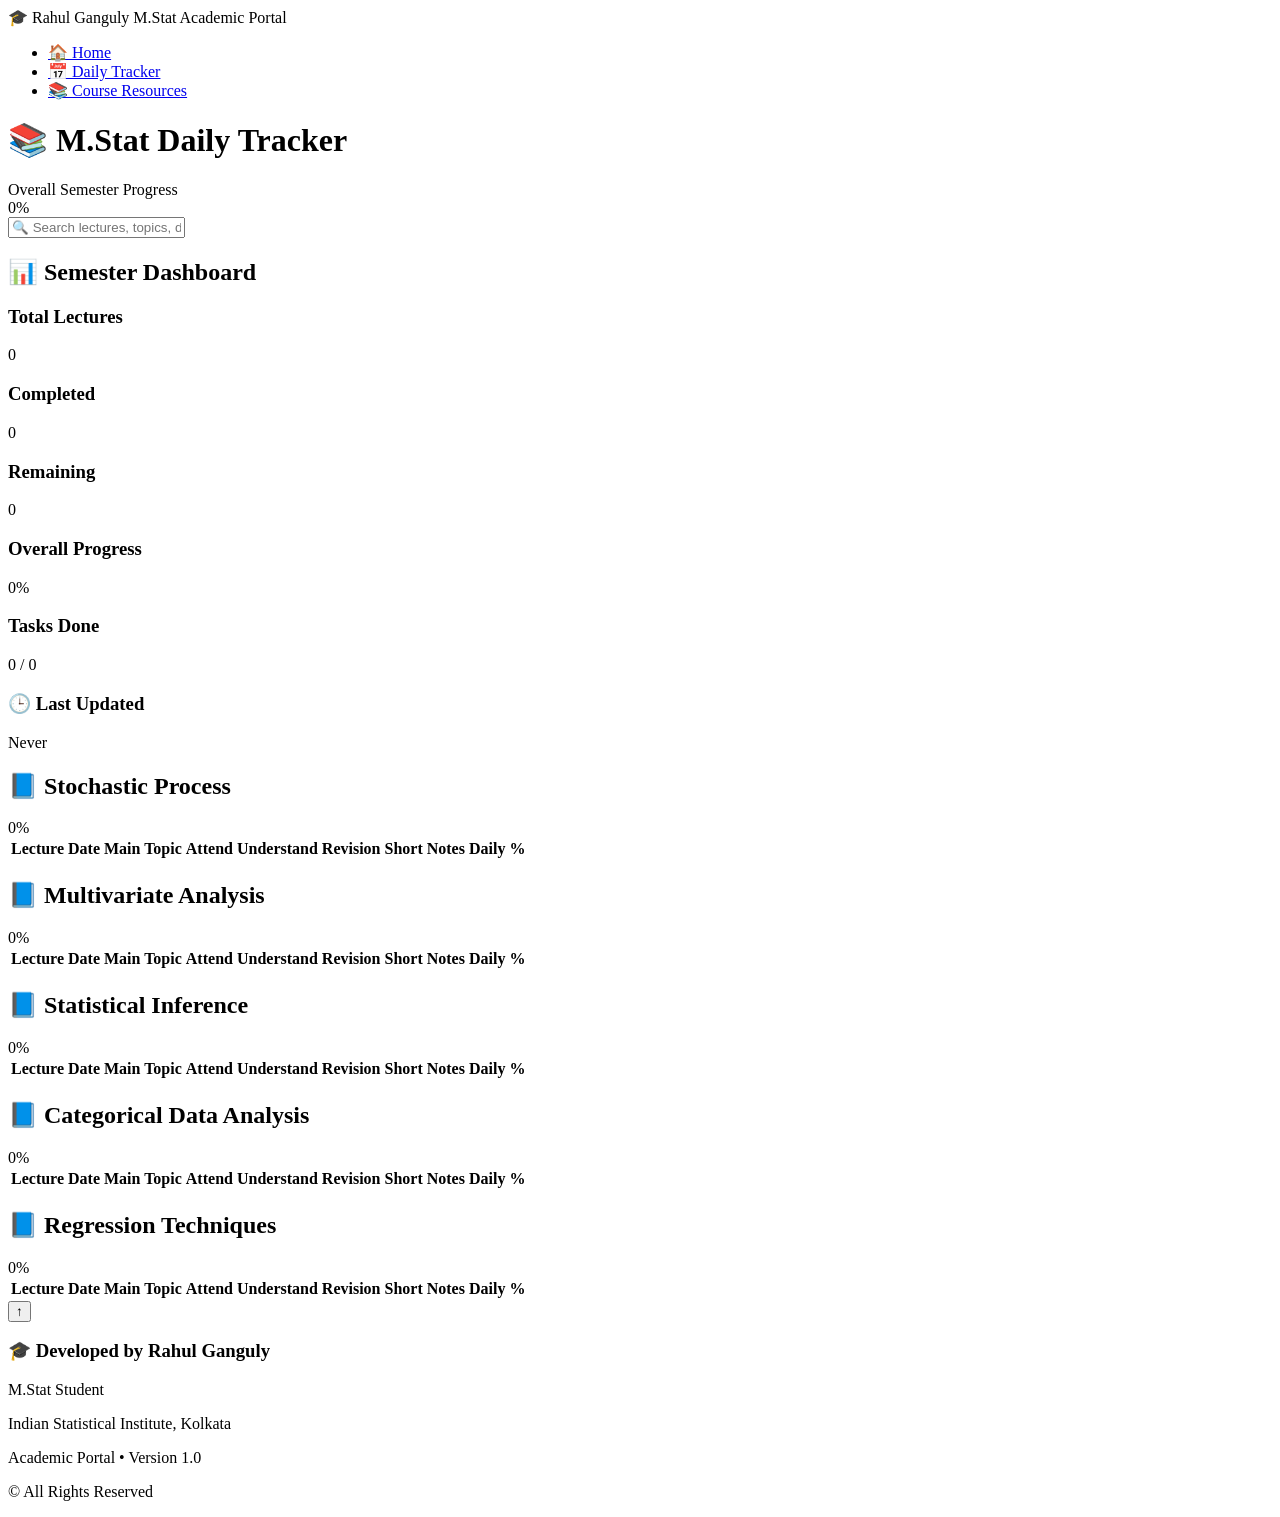
==== daily.html @ 19c2fed2 "Add files via upload" ====
<!DOCTYPE html>
<html lang="en">

<head>
    <meta charset="UTF-8">
    <meta name="viewport" content="width=device-width, initial-scale=1.0">
    <title>M.Stat Daily Tracker</title>

    <link rel="stylesheet" href="css/daily.css">
</head>

<body>



<nav class="navbar">

    <div class="logo">

        🎓 Rahul Ganguly

        <span>M.Stat Academic Portal</span>

    </div>

    <ul>

        <li><a href="home.html">🏠 Home</a></li>

        <li><a href="daily.html">📅 Daily Tracker</a></li>

        <li><a href="materials.html" class="active">📚 Course Resources</a></li>

    </ul>

</nav>






<!-- ====================================================== -->
<!-- HEADER -->
<!-- ====================================================== -->

<header class="top-header">

    <h1>📚 M.Stat Daily Tracker</h1>

    <div class="overall-container">

        <span>Overall Semester Progress</span>

        <div class="progress-bar">
            <div id="overallProgress"></div>
        </div>

        <span id="overallPercent">0%</span>

    </div>


<div class="search-box">

    <input type="text"
           id="dailySearch"
           placeholder="🔍 Search lectures, topics, dates...">

</div>

</header>








<section class="dashboard">

    <h2>📊 Semester Dashboard</h2>

    <div class="dashboard-grid">

        <div class="dashboard-card">
            <h3>Total Lectures</h3>
            <p id="totalLectures">0</p>
        </div>

        <div class="dashboard-card">
            <h3>Completed</h3>
            <p id="completedLectures">0</p>
        </div>

        <div class="dashboard-card">
            <h3>Remaining</h3>
            <p id="remainingLectures">0</p>
        </div>

        <div class="dashboard-card">
            <h3>Overall Progress</h3>
            <p id="dashboardProgress">0%</p>
        </div>

        <div class="dashboard-card">

    <h3>Tasks Done</h3>

    <p id="tasksDone">0 / 0</p>

</div>

<div class="dashboard-card">

    <h3>🕒 Last Updated</h3>

    <p id="lastUpdated">
        Never
    </p>

</div>
    </div>

</section>




<!-- ====================================================== -->
<!-- STOCHASTIC PROCESS -->
<!-- ====================================================== -->

<section class="course">

    <div class="course-header">

        <h2>📘 Stochastic Process</h2>

        <span class="coursePercent">0%</span>

    </div>

    <div class="progress-bar">
        <div class="courseBar"></div>
    </div>

    <table>

        <thead>

            <tr>

                <th>Lecture</th>
                <th>Date</th>
                <th>Main Topic</th>
                <th>Attend</th>
                <th>Understand</th>
                <th>Revision</th>
                <th>Short Notes</th>
                <th>Daily %</th>

            </tr>

        </thead>

        <tbody id="stochastic"></tbody>

    </table>

</section>



<!-- ====================================================== -->
<!-- MULTIVARIATE ANALYSIS -->
<!-- ====================================================== -->

<section class="course">

    <div class="course-header">

        <h2>📘 Multivariate Analysis</h2>

        <span class="coursePercent">0%</span>

    </div>

    <div class="progress-bar">
        <div class="courseBar"></div>
    </div>

    <table>

        <thead>

            <tr>

                <th>Lecture</th>
                <th>Date</th>
                <th>Main Topic</th>
                <th>Attend</th>
                <th>Understand</th>
                <th>Revision</th>
                <th>Short Notes</th>
                <th>Daily %</th>

            </tr>

        </thead>

        <tbody id="multivariate"></tbody>

    </table>

</section>



<!-- ====================================================== -->
<!-- STATISTICAL INFERENCE -->
<!-- ====================================================== -->

<section class="course">

    <div class="course-header">

        <h2>📘 Statistical Inference</h2>

        <span class="coursePercent">0%</span>

    </div>

    <div class="progress-bar">
        <div class="courseBar"></div>
    </div>

    <table>

        <thead>

            <tr>

                <th>Lecture</th>
                <th>Date</th>
                <th>Main Topic</th>
                <th>Attend</th>
                <th>Understand</th>
                <th>Revision</th>
                <th>Short Notes</th>
                <th>Daily %</th>

            </tr>

        </thead>

        <tbody id="inference"></tbody>

    </table>

</section>



<!-- ====================================================== -->
<!-- CATEGORICAL DATA ANALYSIS -->
<!-- ====================================================== -->

<section class="course">

    <div class="course-header">

        <h2>📘 Categorical Data Analysis</h2>

        <span class="coursePercent">0%</span>

    </div>

    <div class="progress-bar">
        <div class="courseBar"></div>
    </div>

    <table>

        <thead>

            <tr>

                <th>Lecture</th>
                <th>Date</th>
                <th>Main Topic</th>
                <th>Attend</th>
                <th>Understand</th>
                <th>Revision</th>
                <th>Short Notes</th>
                <th>Daily %</th>

            </tr>

        </thead>

        <tbody id="categorical"></tbody>

    </table>

</section>



<!-- ====================================================== -->
<!-- REGRESSION TECHNIQUES -->
<!-- ====================================================== -->

<section class="course">

    <div class="course-header">

        <h2>📘 Regression Techniques</h2>

        <span class="coursePercent">0%</span>

    </div>

    <div class="progress-bar">
        <div class="courseBar"></div>
    </div>

    <table>

        <thead>

            <tr>

                <th>Lecture</th>
                <th>Date</th>
                <th>Main Topic</th>
                <th>Attend</th>
                <th>Understand</th>
                <th>Revision</th>
                <th>Short Notes</th>
                <th>Daily %</th>

            </tr>

        </thead>

        <tbody id="regression"></tbody>

    </table>

</section>



<!-- Back to Top Button -->

<button id="topButton">↑</button>


<footer>

    <h3>🎓 Developed by Rahul Ganguly</h3>

    <p>M.Stat Student</p>

    <p>Indian Statistical Institute, Kolkata</p>

    <p class="footer-text">

        Academic Portal • Version 1.0

    </p>

    <p class="footer-text">

        © <span id="year"></span> All Rights Reserved

    </p>

</footer>

<script src="js/daily.js"></script>
<script src="js/daily-search.js"></script>

<script>
setTimeout(function(){
    document.getElementById("dailySearch").dispatchEvent(new Event("input"));
},500);
</script>

</body>

</html>
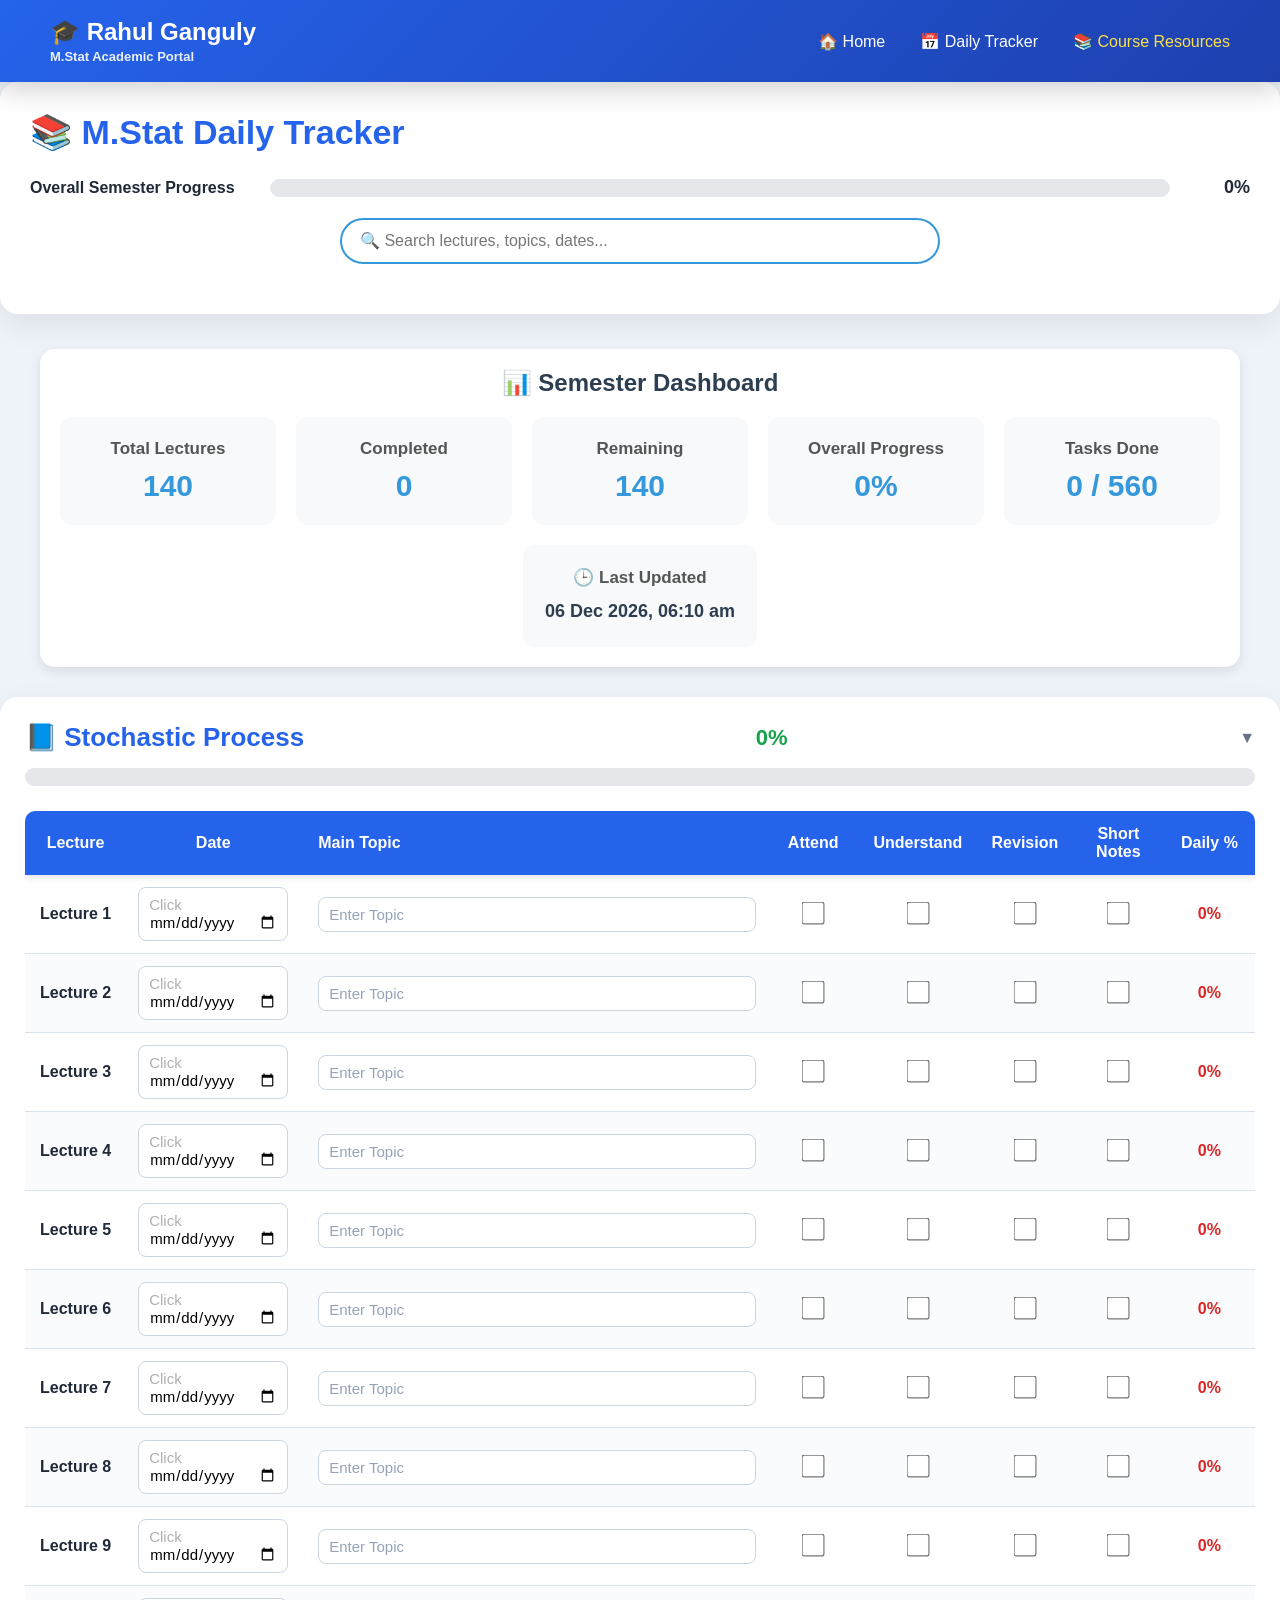
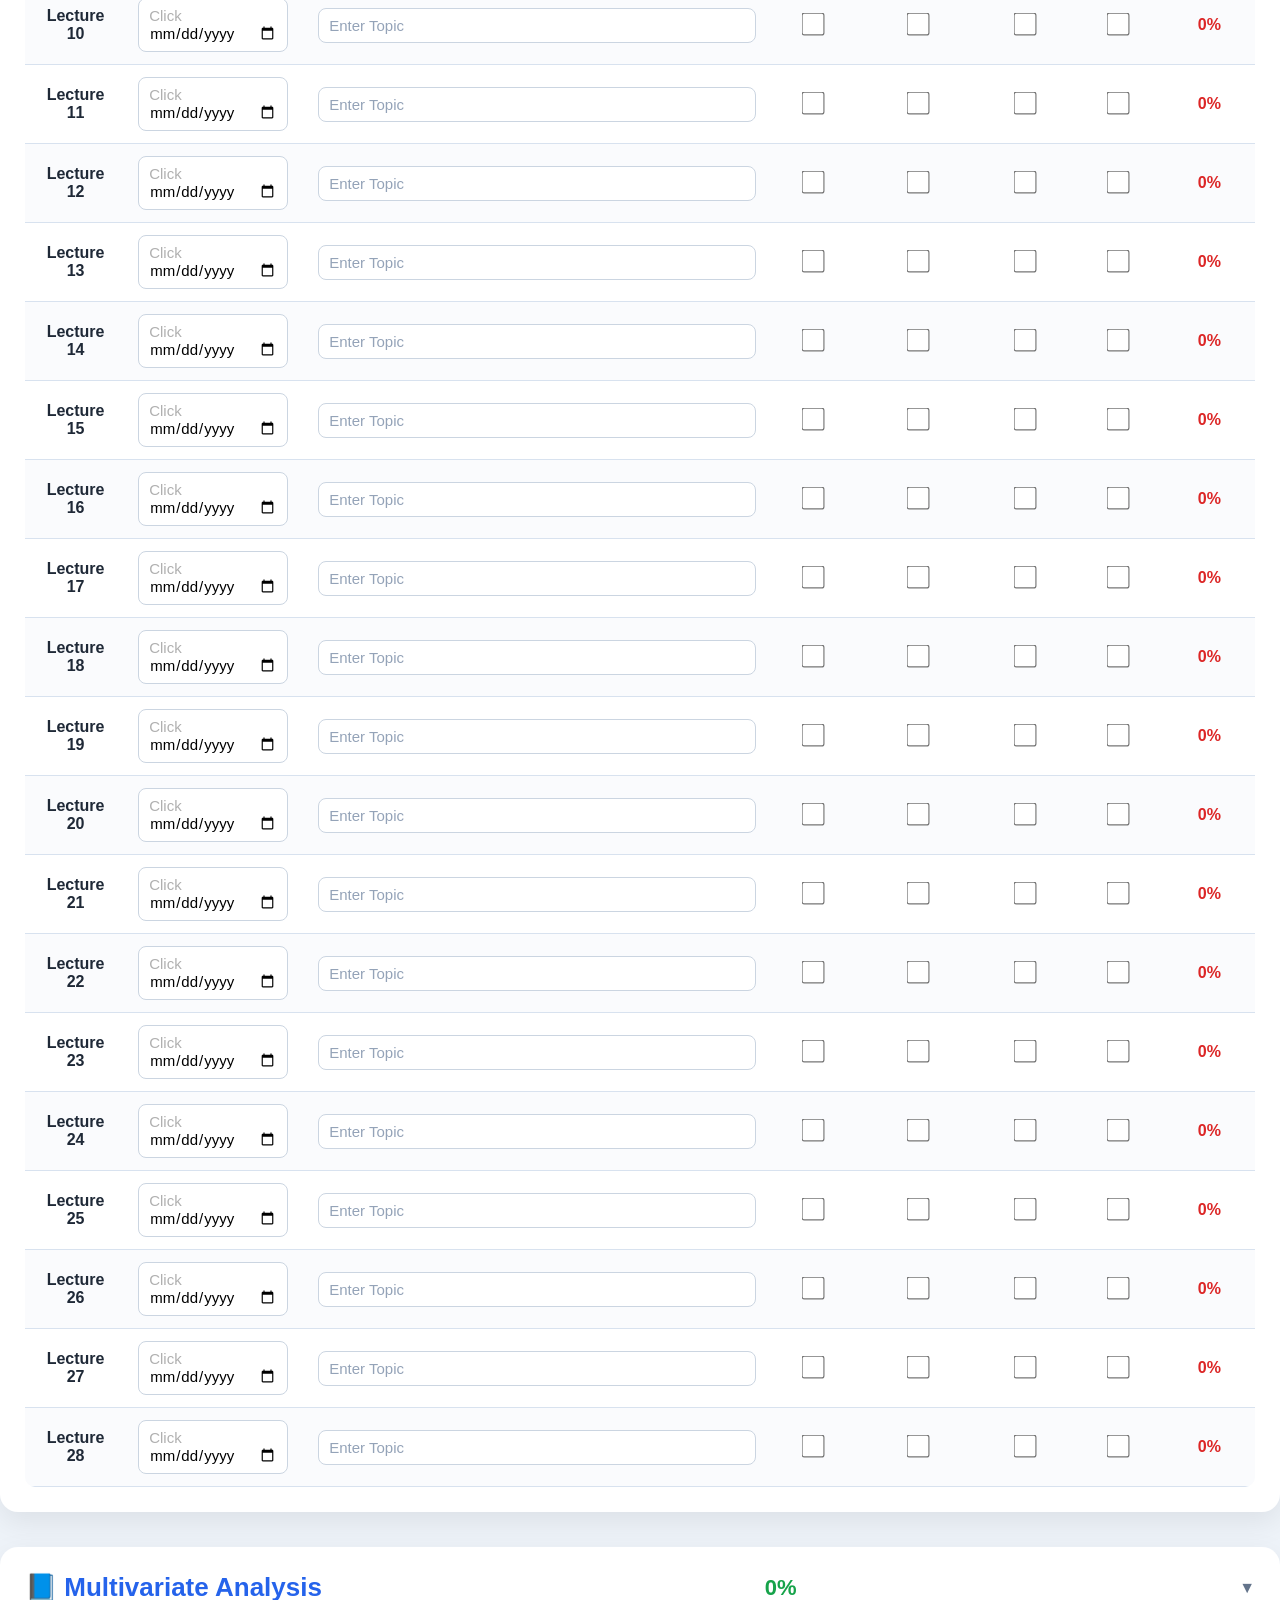
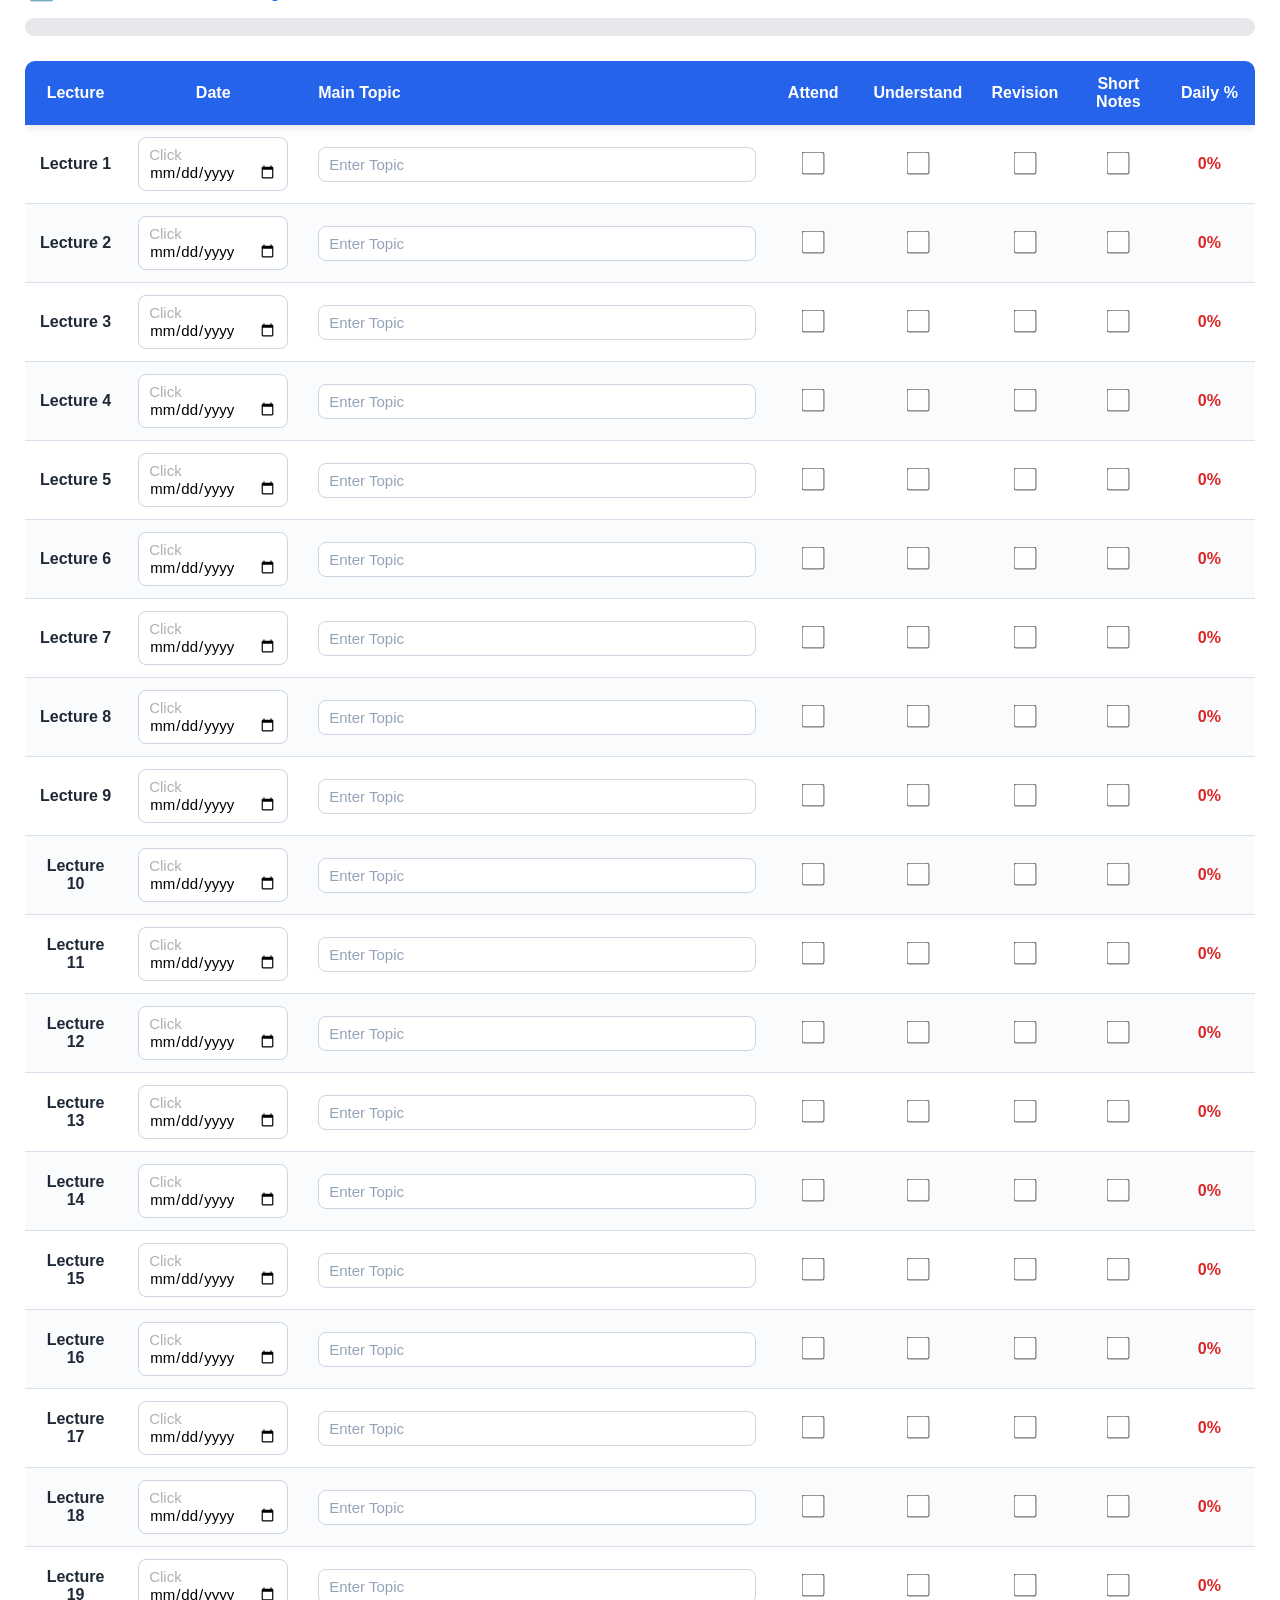
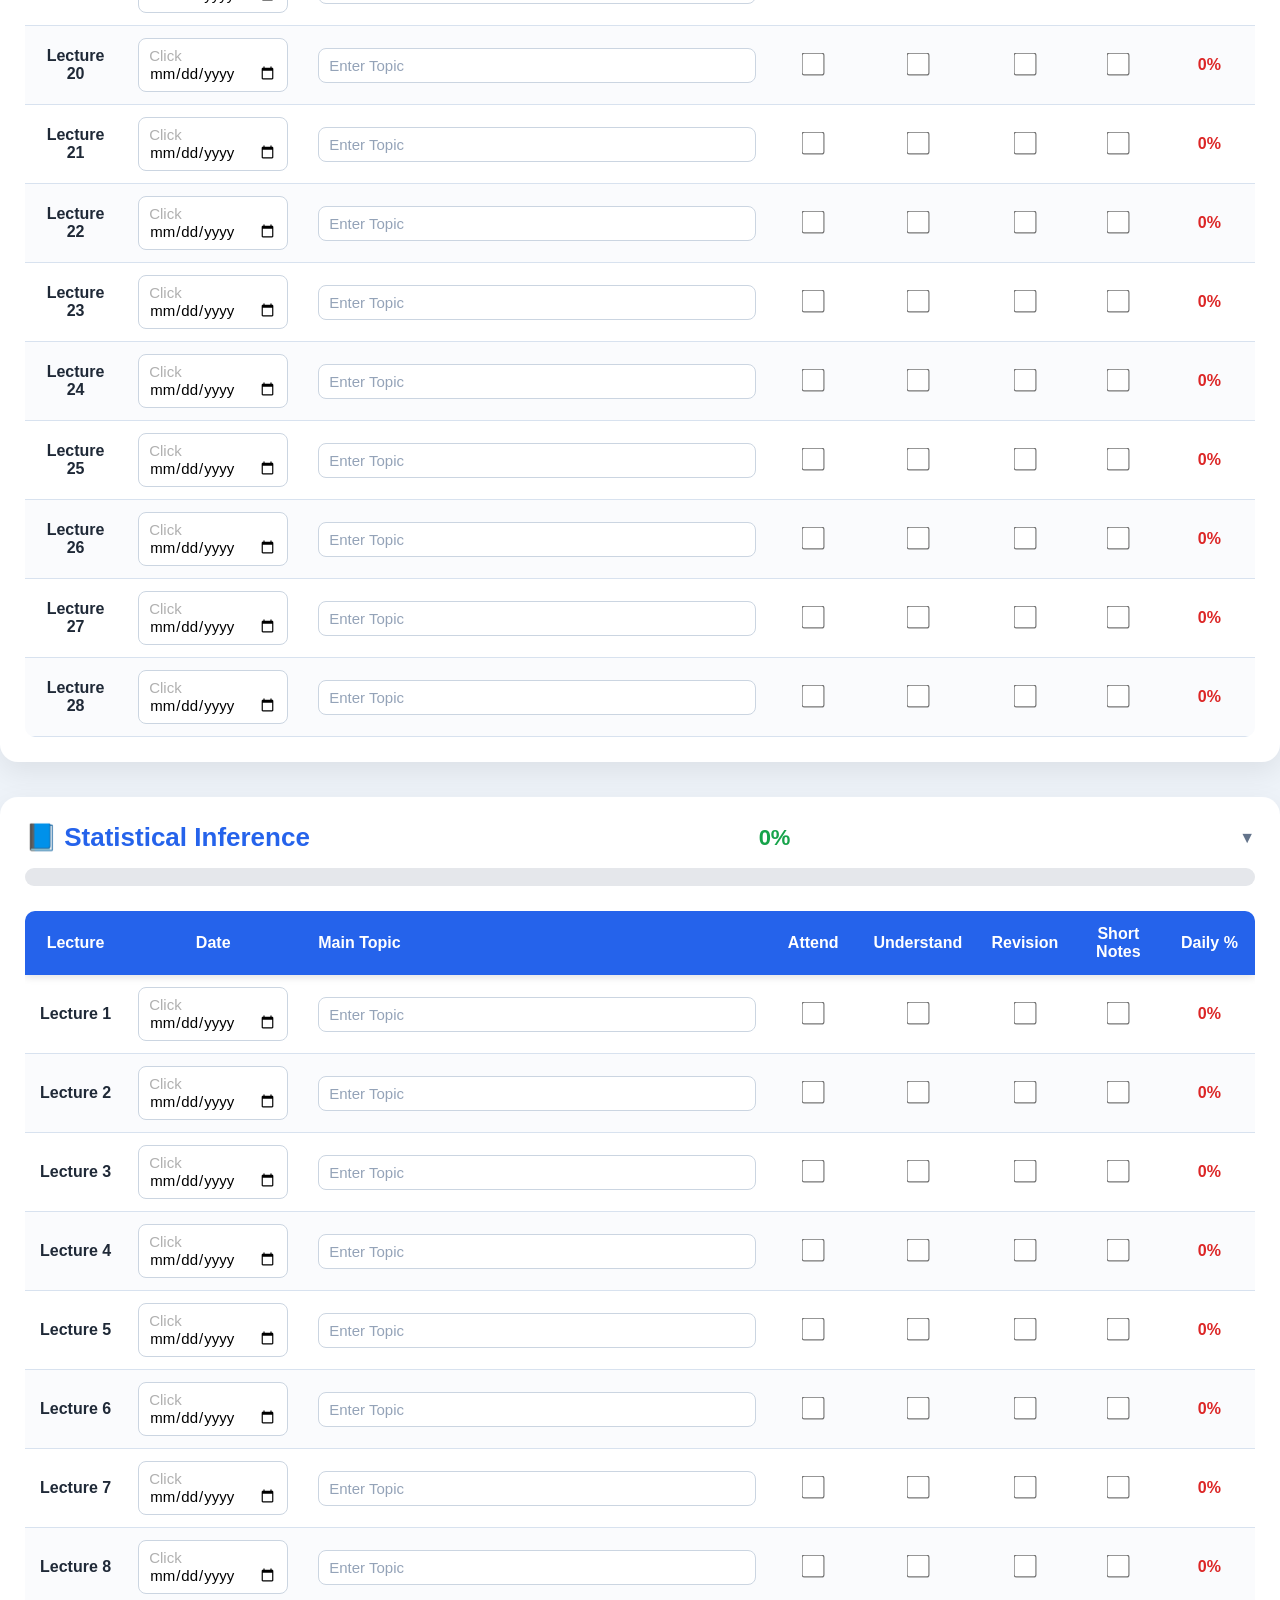
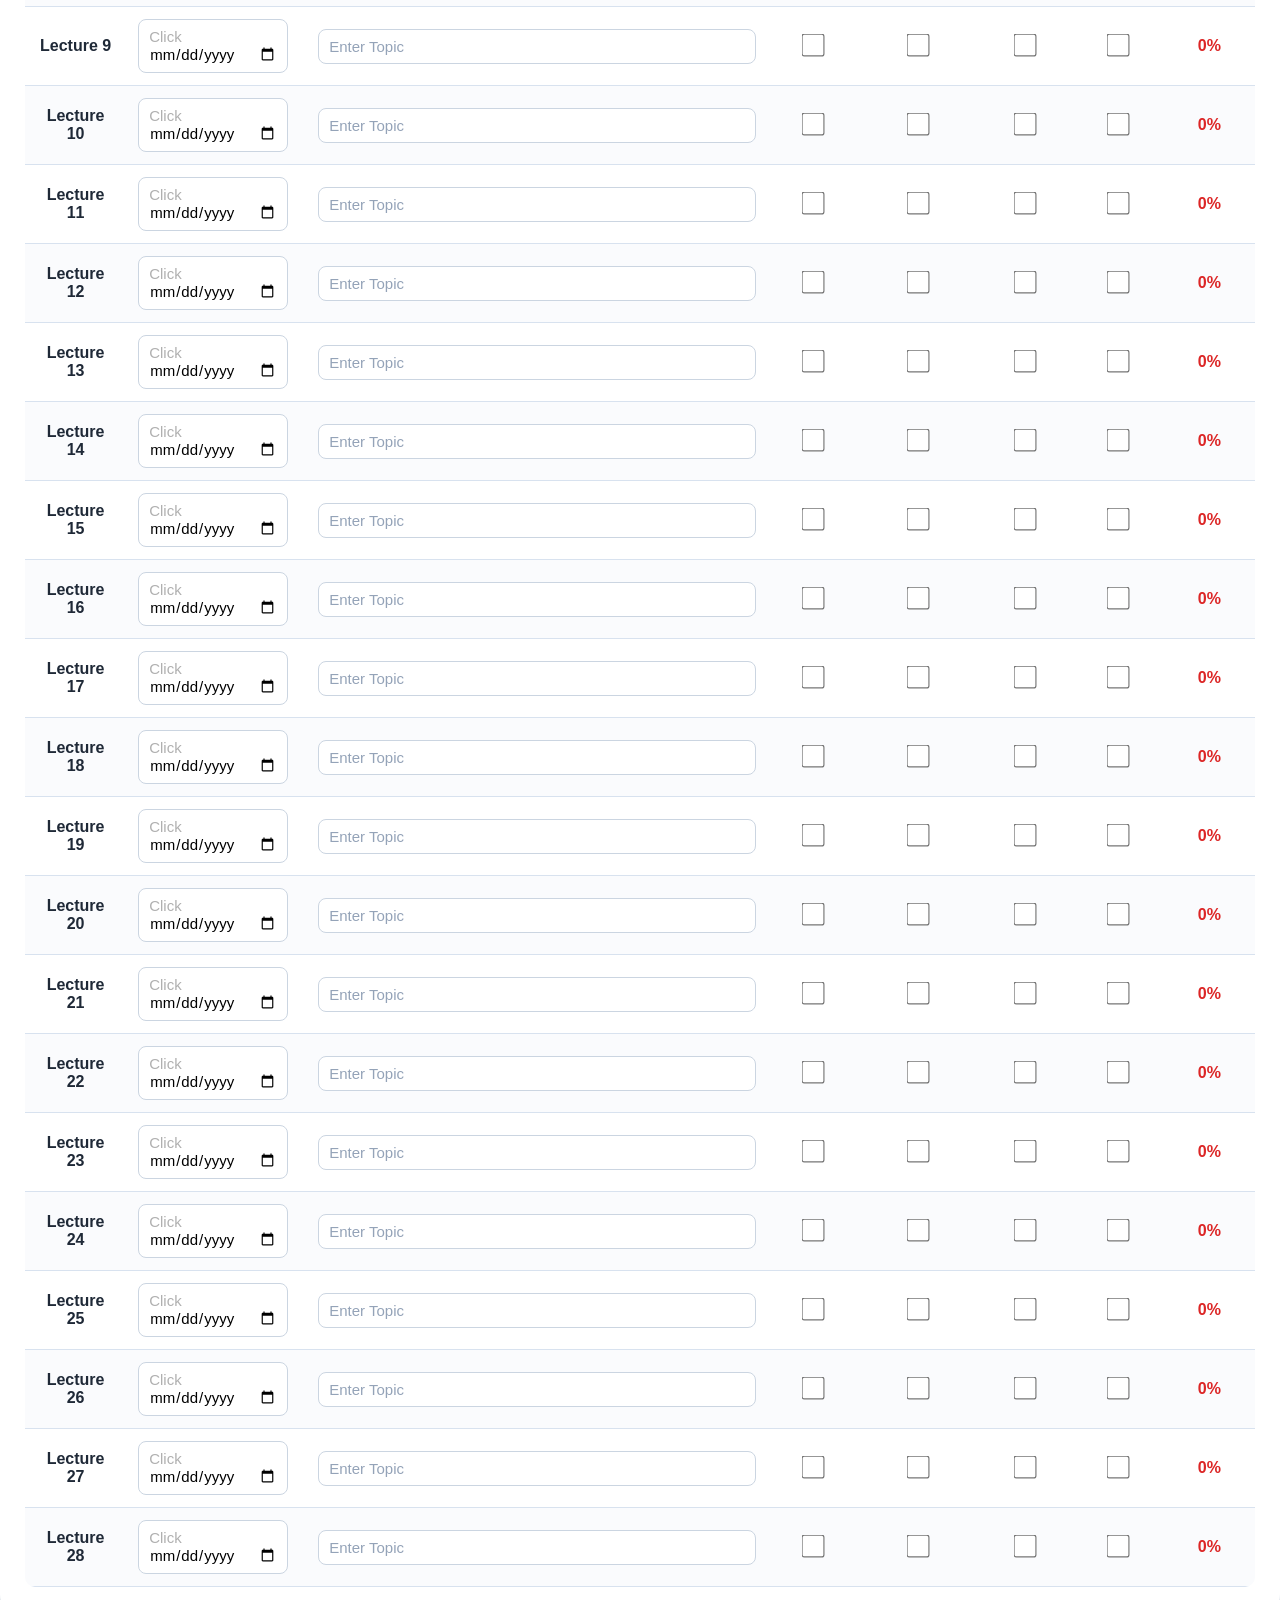
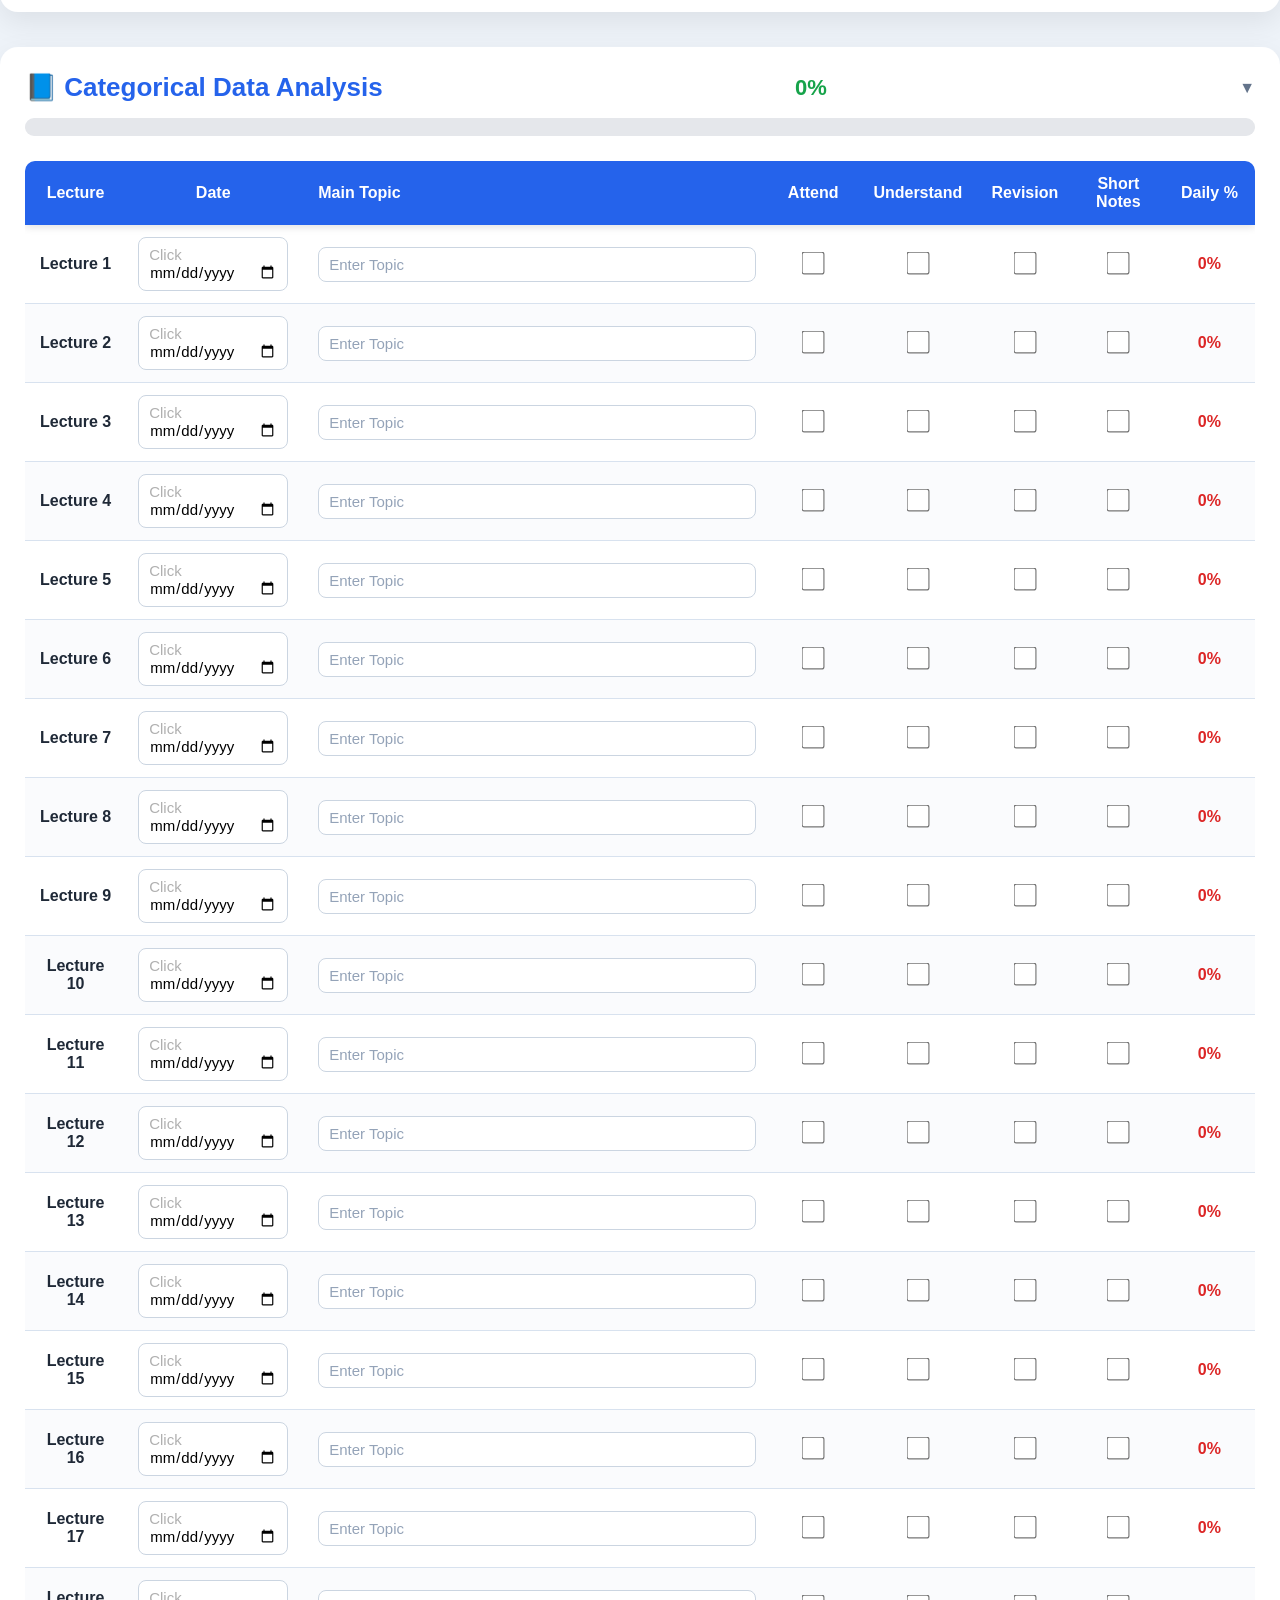
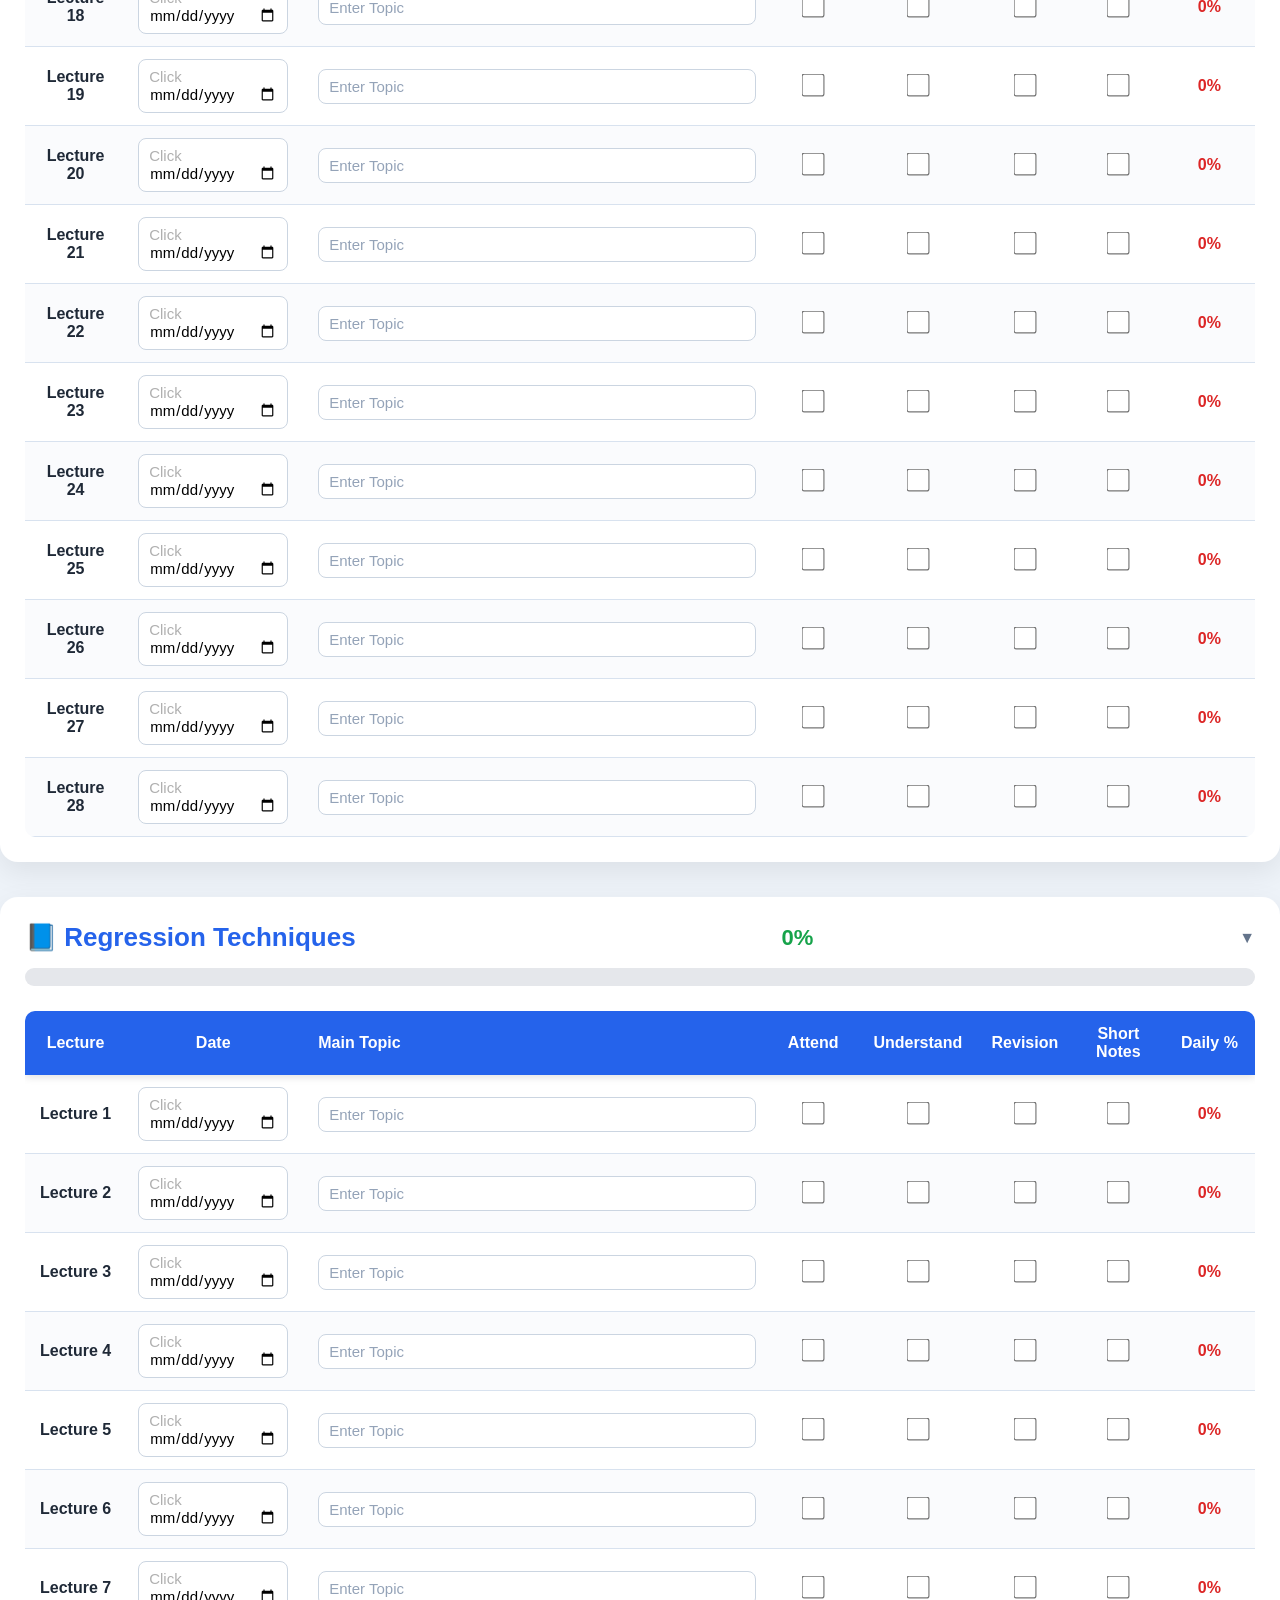
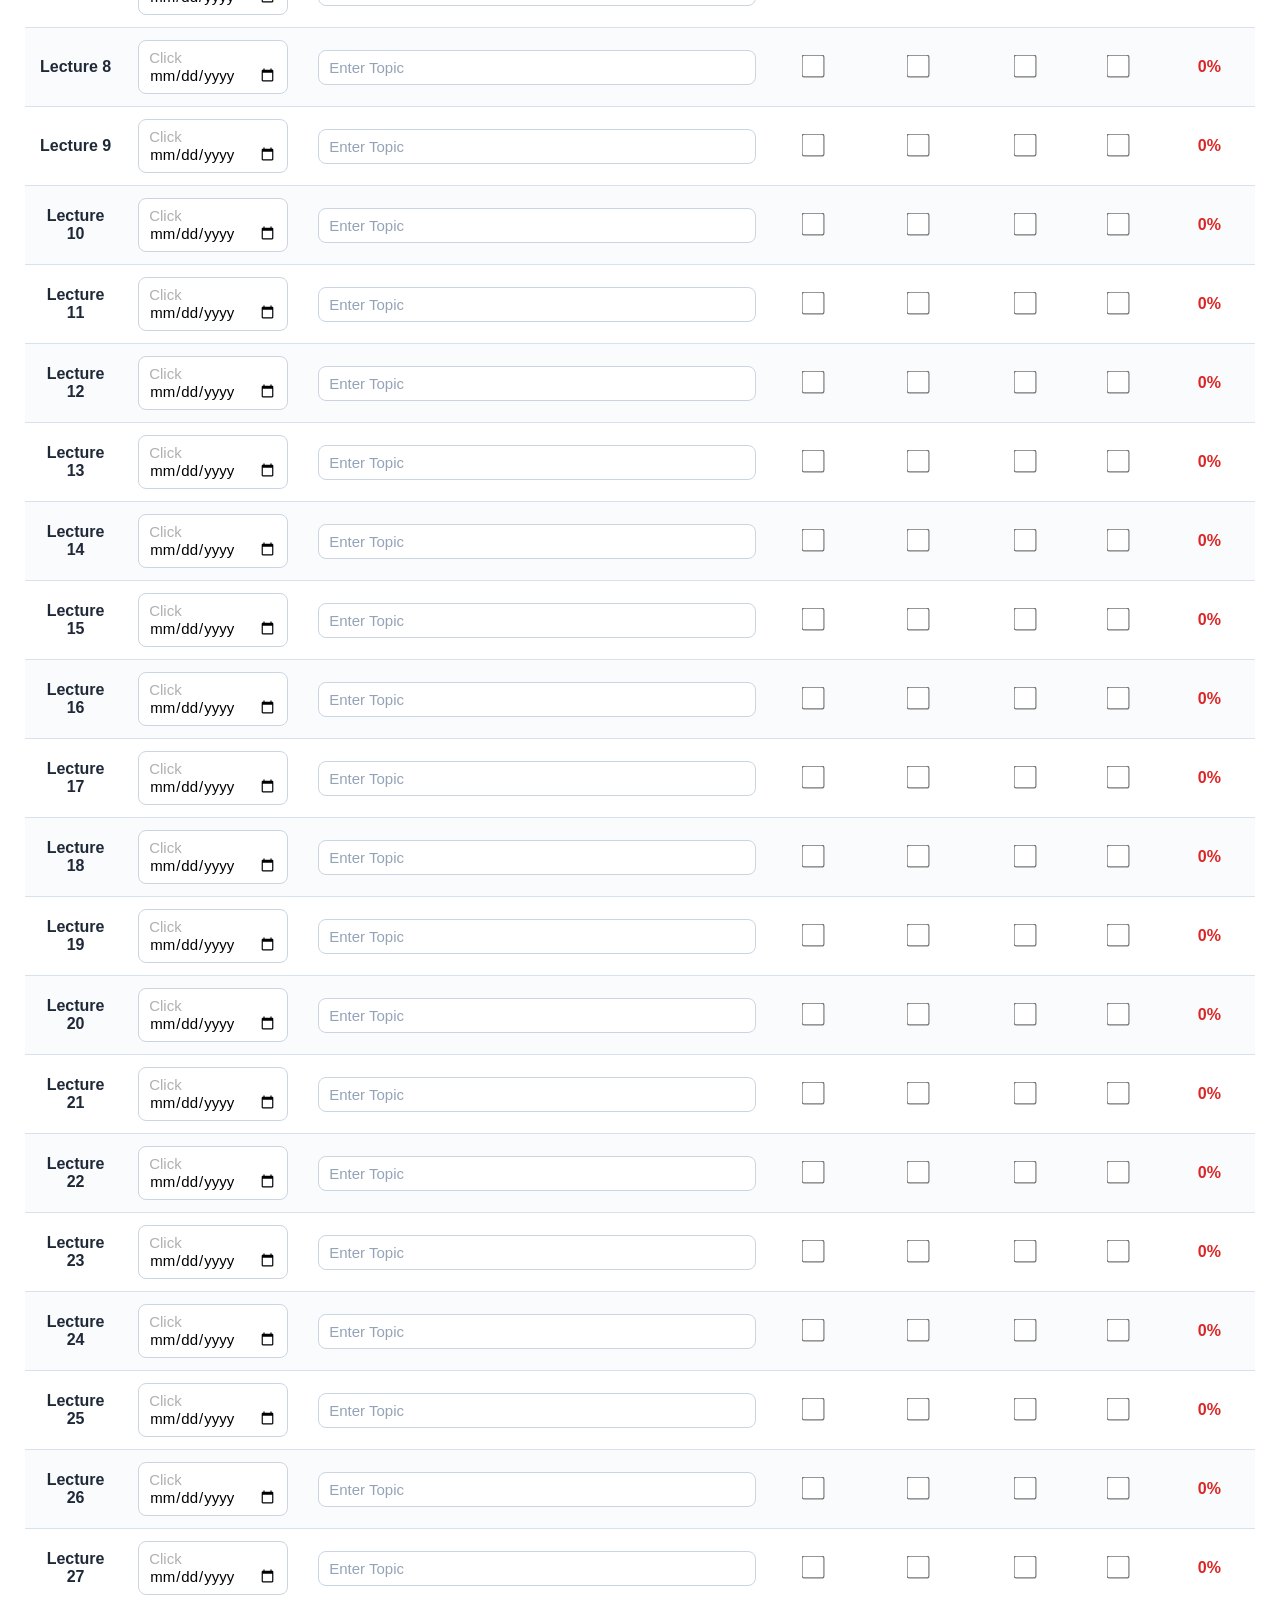
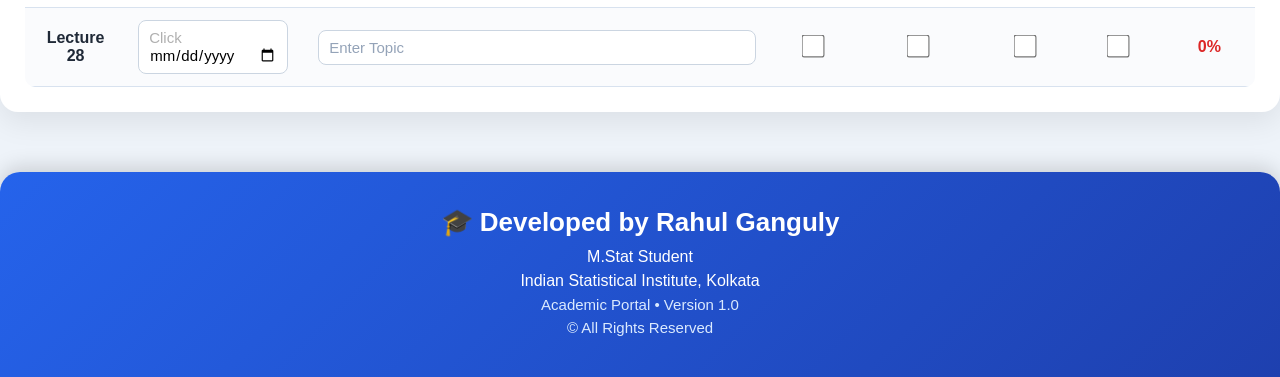
==== commit ba0d377a: "Fix HTML formatting and update stylesheet link" ====
--- a/daily.html
+++ b/daily.html
@@ -6,7 +6,7 @@
     <meta name="viewport" content="width=device-width, initial-scale=1.0">
     <title>M.Stat Daily Tracker</title>
 
-    <link rel="stylesheet" href="css/daily.css">
+    <link rel="stylesheet" href="daily.css">
 </head>
 
 <body>
@@ -25,7 +25,7 @@
 
     <ul>
 
-        <li><a href="home.html">🏠 Home</a></li>
+        <li><a href="index.html">🏠 Home</a></li>
 
         <li><a href="daily.html">📅 Daily Tracker</a></li>
 
@@ -380,8 +380,8 @@
 
 </footer>
 
-<script src="js/daily.js"></script>
-<script src="js/daily-search.js"></script>
+<script src="daily.js"></script>
+<script src="daily-search.js"></script>
 
 <script>
 setTimeout(function(){
@@ -391,4 +391,4 @@
 
 </body>
 
-</html>+</html>
--- a/daily.css
+++ b/daily.css
@@ -0,0 +1,1573 @@
+/* ==========================================================
+   DAILY TRACKER
+   PART 1
+========================================================== */
+
+/* ---------- RESET ---------- */
+
+*{
+    margin:0;
+    padding:0;
+    box-sizing:border-box;
+}
+
+:root{
+
+    --primary:#2563eb;
+    --primary-dark:#1d4ed8;
+
+    --green:#16a34a;
+    --yellow:#f59e0b;
+    --red:#dc2626;
+
+    --bg:#eef3f9;
+    --card:#ffffff;
+
+    --border:#d8e2ef;
+
+    --text:#1f2937;
+    --subtext:#6b7280;
+
+    --radius:18px;
+
+    --shadow:
+        0 10px 30px rgba(0,0,0,.08);
+
+}
+
+/* ---------- BODY ---------- */
+
+body{
+
+    font-family:
+        "Segoe UI",
+        Arial,
+        sans-serif;
+
+    background:var(--bg);
+
+    color:var(--text);
+
+    margin:0;
+
+}
+/* ---------- HEADER ---------- */
+
+.top-header{
+
+    background:white;
+
+    padding:30px;
+
+    border-radius:18px;
+
+    box-shadow:var(--shadow);
+
+    margin-bottom:35px;
+
+}
+
+.top-header h1{
+
+    color:var(--primary);
+
+    font-size:34px;
+
+    margin-bottom:25px;
+
+}
+
+.overall-container{
+
+    display:flex;
+
+    align-items:center;
+
+    gap:20px;
+
+}
+
+.overall-container span:first-child{
+
+    width:220px;
+
+    font-weight:600;
+
+}
+
+#overallPercent{
+
+    width:60px;
+
+    font-size:18px;
+
+    font-weight:bold;
+
+    text-align:right;
+
+}
+
+/* ---------- PROGRESS BAR ---------- */
+
+.progress-bar{
+
+    flex:1;
+
+    height:18px;
+
+    background:#e5e7eb;
+
+    border-radius:50px;
+
+    overflow:hidden;
+
+}
+
+.progress-bar div{
+
+    width:0%;
+
+    height:100%;
+
+    background:linear-gradient(
+        90deg,
+        #22c55e,
+        #16a34a
+    );
+
+    transition:.5s;
+
+}
+
+/* ---------- COURSE CARD ---------- */
+
+.course{
+
+    background:var(--card);
+
+    margin-bottom:35px;
+
+    border-radius:18px;
+
+    box-shadow:var(--shadow);
+
+    padding:25px;
+
+}
+
+.course-header{
+
+    display:flex;
+
+    justify-content:space-between;
+
+    align-items:center;
+
+    margin-bottom:15px;
+
+}
+
+.course-header h2{
+
+    color:var(--primary);
+
+    font-size:26px;
+
+}
+
+.coursePercent{
+
+    font-size:22px;
+
+    font-weight:bold;
+
+    color:var(--green);
+
+}
+
+.course .progress-bar{
+
+    margin-bottom:25px;
+
+}
+
+/* ---------- TABLE ---------- */
+
+table{
+
+    width:100%;
+
+    border-collapse:collapse;
+
+}
+
+thead{
+
+    background:var(--primary);
+
+    color:white;
+
+}
+
+thead th{
+
+    padding:14px;
+
+    font-size:15px;
+
+    font-weight:600;
+
+}
+
+tbody td{
+
+    padding:12px;
+
+    border-bottom:1px solid var(--border);
+
+    text-align:center;
+
+}
+
+/* Alternate rows */
+
+tbody tr:nth-child(even){
+
+    background:#fafbfd;
+
+}
+
+/* Hover */
+
+tbody tr:hover{
+
+    background:#edf5ff;
+
+}
+
+/* ---------- COLUMN WIDTHS ---------- */
+
+th:nth-child(1),
+td:nth-child(1){
+
+    width:100px;
+
+}
+
+th:nth-child(2),
+td:nth-child(2){
+
+    width:130px;
+
+}
+
+th:nth-child(3),
+td:nth-child(3){
+
+    width:38%;
+
+    text-align:left;
+
+    padding-left:18px;
+
+}
+
+th:nth-child(4),
+td:nth-child(4),
+
+th:nth-child(5),
+td:nth-child(5),
+
+th:nth-child(6),
+td:nth-child(6),
+
+th:nth-child(7),
+td:nth-child(7){
+
+    width:90px;
+
+}
+
+th:last-child,
+td:last-child{
+
+    width:90px;
+
+    font-weight:bold;
+
+}
+
+/* ---------- Editable Cells ---------- */
+
+.date,
+.topic{
+
+    outline:none;
+
+}
+
+.date:focus,
+.topic:focus{
+
+    background:#fff8dc;
+
+}
+
+/* ---------- Scroll for Small Screens ---------- */
+
+.course{
+
+    overflow-x:auto;
+
+}
+
+
+
+
+
+
+
+
+
+
+
+
+
+/* ==========================================================
+   DAILY TRACKER
+   PART 2
+========================================================== */
+
+
+/* ==========================================
+   STICKY TABLE HEADER
+========================================== */
+
+thead th{
+
+    position:sticky;
+
+    top:0;
+
+    z-index:100;
+
+}
+
+
+/* ==========================================
+   MODERN CHECKBOXES
+========================================== */
+
+input[type="checkbox"]{
+
+    width:20px;
+
+    height:20px;
+
+    cursor:pointer;
+
+    accent-color:#16a34a;
+
+    transform:scale(1.15);
+
+    transition:.25s;
+
+}
+
+input[type="checkbox"]:hover{
+
+    transform:scale(1.3);
+
+}
+
+
+/* ==========================================
+   DAILY % COLUMN
+========================================== */
+
+.daily-progress{
+
+    font-weight:700;
+
+    font-size:15px;
+
+}
+
+
+/* ==========================================
+   COURSE CARD HOVER
+========================================== */
+
+.course{
+
+    transition:.30s;
+
+}
+
+.course:hover{
+
+    transform:translateY(-3px);
+
+    box-shadow:
+        0 15px 35px rgba(0,0,0,.12);
+
+}
+
+
+/* ==========================================
+   TABLE ROW ANIMATION
+========================================== */
+
+tbody tr{
+
+    transition:.25s;
+
+}
+
+
+/* ==========================================
+   TOP BUTTON
+========================================== */
+
+#topButton{
+
+    position:fixed;
+
+    bottom:25px;
+
+    right:25px;
+
+    width:55px;
+
+    height:55px;
+
+    border:none;
+
+    border-radius:50%;
+
+    background:#2563eb;
+
+    color:white;
+
+    font-size:22px;
+
+    cursor:pointer;
+
+    box-shadow:0 10px 25px rgba(0,0,0,.25);
+
+    transition:.3s;
+
+}
+
+#topButton:hover{
+
+    background:#1d4ed8;
+
+    transform:translateY(-5px);
+
+}
+
+
+/* ==========================================
+   RESPONSIVE
+========================================== */
+
+@media(max-width:1200px){
+
+    body{
+
+        padding:20px;
+
+    }
+
+    .course{
+
+        overflow-x:auto;
+
+    }
+
+    table{
+
+        min-width:950px;
+
+    }
+
+}
+
+
+@media(max-width:768px){
+
+    .top-header h1{
+
+        font-size:28px;
+
+    }
+
+    .course-header h2{
+
+        font-size:22px;
+
+    }
+
+    .coursePercent{
+
+        font-size:18px;
+
+    }
+
+}
+
+
+/* ==========================================
+   SMOOTH SCROLL
+========================================== */
+
+html{
+
+    scroll-behavior:smooth;
+
+}
+
+
+/* ==========================================
+   SELECTION COLOR
+========================================== */
+
+::selection{
+
+    background:#2563eb;
+
+    color:white;
+
+}
+
+
+/* ==========================================
+   NICE SCROLLBAR
+========================================== */
+
+::-webkit-scrollbar{
+
+    width:10px;
+
+    height:10px;
+
+}
+
+::-webkit-scrollbar-track{
+
+    background:#edf2f7;
+
+}
+
+::-webkit-scrollbar-thumb{
+
+    background:#b7c3d0;
+
+    border-radius:50px;
+
+}
+
+::-webkit-scrollbar-thumb:hover{
+
+    background:#94a3b8;
+
+}
+
+
+/* ==========================================
+   TABLE SHADOW
+========================================== */
+
+table{
+
+    border-radius:10px;
+
+    overflow:hidden;
+
+}
+
+
+/* ==========================================
+   DATE & TOPIC
+========================================== */
+
+.date{
+
+    min-width:110px;
+
+}
+
+.topic{
+
+    min-width:350px;
+
+}
+
+
+/* ==========================================
+   PROGRESS ANIMATION
+========================================== */
+
+.progress-bar div{
+
+    transition:
+        width .5s ease-in-out;
+
+}
+
+
+
+
+
+
+
+
+
+
+
+
+
+
+
+
+
+
+/* ==========================================================
+   DAILY TRACKER
+   PART 3
+========================================================== */
+
+
+/* ==========================================
+   COURSE HEADER
+========================================== */
+
+.course-header{
+
+    cursor:pointer;
+
+    user-select:none;
+
+    transition:.3s;
+
+}
+
+.course-header:hover{
+
+    color:var(--primary-dark);
+
+}
+
+
+/* ==========================================
+   COLLAPSE ICON (for later JS)
+========================================== */
+
+.course-header::after{
+
+    content:"▼";
+
+    font-size:16px;
+
+    color:#64748b;
+
+    transition:.3s;
+
+}
+
+.course.collapsed .course-header::after{
+
+    transform:rotate(-90deg);
+
+}
+
+
+/* ==========================================
+   COLLAPSED COURSE
+========================================== */
+
+.course.collapsed table{
+
+    display:none;
+
+}
+
+.course.collapsed .progress-bar{
+
+    display:none;
+
+}
+
+
+/* ==========================================
+   DAILY STATUS COLORS
+========================================== */
+
+.daily-low{
+
+    color:#dc2626;
+
+    font-weight:bold;
+
+}
+
+.daily-medium{
+
+    color:#f59e0b;
+
+    font-weight:bold;
+
+}
+
+.daily-high{
+
+    color:#16a34a;
+
+    font-weight:bold;
+
+}
+
+
+/* ==========================================
+   ROW COLORS
+========================================== */
+
+.completed-row{
+
+    background:#eafaf0 !important;
+
+}
+
+.partial-row{
+
+    background:#fff8e6 !important;
+
+}
+
+
+/* ==========================================
+   INPUT ANIMATION
+========================================== */
+
+.date,
+.topic{
+
+    transition:.25s;
+
+}
+
+.date:hover,
+.topic:hover{
+
+    background:#f4f8ff;
+
+}
+
+
+/* ==========================================
+   COURSE TITLE
+========================================== */
+
+.course-header h2{
+
+    display:flex;
+
+    align-items:center;
+
+    gap:10px;
+
+}
+
+
+/* ==========================================
+   TABLE ROUNDING
+========================================== */
+
+thead tr th:first-child{
+
+    border-top-left-radius:8px;
+
+}
+
+thead tr th:last-child{
+
+    border-top-right-radius:8px;
+
+}
+
+
+/* ==========================================
+   EMPTY CELLS
+========================================== */
+
+.date:empty::before{
+
+    content:"Click";
+
+    color:#b0b0b0;
+
+}
+
+.topic:empty::before{
+
+    content:"Enter Topic";
+
+    color:#b0b0b0;
+
+}
+
+
+/* ==========================================
+   FOCUS EFFECT
+========================================== */
+
+.date:focus,
+.topic:focus{
+
+    border-radius:4px;
+
+    padding:6px;
+
+}
+
+
+/* ==========================================
+   HEADER SHADOW
+========================================== */
+
+thead{
+
+    box-shadow:0 2px 8px rgba(0,0,0,.12);
+
+}
+
+
+/* ==========================================
+   PAGE ANIMATION
+========================================== */
+
+body{
+
+    animation:fadeIn .5s ease;
+
+}
+
+@keyframes fadeIn{
+
+    from{
+
+        opacity:0;
+        transform:translateY(15px);
+
+    }
+
+    to{
+
+        opacity:1;
+        transform:translateY(0);
+
+    }
+
+}
+
+
+/* ==========================================
+   CARD ANIMATION
+========================================== */
+
+.course{
+
+    animation:slideUp .5s ease;
+
+}
+
+@keyframes slideUp{
+
+    from{
+
+        opacity:0;
+
+        transform:translateY(25px);
+
+    }
+
+    to{
+
+        opacity:1;
+
+        transform:translateY(0);
+
+    }
+
+}
+
+
+/* ==========================================
+   FOOTER (Future)
+========================================== */
+
+/* ==========================================================
+   FOOTER
+========================================================== */
+
+footer{
+
+    margin-top:70px;
+
+    padding:35px;
+
+    text-align:center;
+
+    background:linear-gradient(135deg,#2563eb,#1e40af);
+
+    color:white;
+
+    border-radius:20px 20px 0 0;
+
+    box-shadow:0 -5px 20px rgba(0,0,0,.15);
+
+}
+
+footer h3{
+
+    font-size:26px;
+
+    margin-bottom:10px;
+
+}
+
+footer p{
+
+    margin:6px 0;
+
+    font-size:16px;
+
+}
+
+.footer-text{
+
+    color:#dbeafe;
+
+    font-size:15px;
+
+}
+
+/* ==========================================
+   PRINT
+========================================== */
+
+@media print{
+
+    #topButton{
+
+        display:none;
+
+    }
+
+}
+
+
+
+
+
+
+
+
+
+
+
+
+
+
+
+
+/* ==========================================================
+   INPUT BOXES
+========================================================== */
+
+.date,
+.topic{
+
+    width:100%;
+
+    padding:8px 10px;
+
+    font-size:15px;
+
+    font-family:"Segoe UI",sans-serif;
+
+    border:1px solid #cbd5e1;
+
+    border-radius:8px;
+
+    outline:none;
+
+    background:white;
+
+    transition:0.25s;
+
+}
+
+.date{
+
+    min-width:140px;
+
+}
+
+.topic{
+
+    min-width:350px;
+
+    font-weight:500;
+
+}
+
+.date:focus,
+.topic:focus{
+
+    border-color:#2563eb;
+
+    box-shadow:0 0 0 3px rgba(37,99,235,.15);
+
+}
+
+/* Placeholder */
+
+.topic::placeholder{
+
+    color:#94a3b8;
+
+}
+
+/* Make table text slightly larger */
+
+table{
+
+    font-size:15px;
+
+}
+
+thead th{
+
+    font-size:16px;
+
+}
+
+tbody td{
+
+    font-size:15px;
+
+}
+
+/* Lecture column */
+
+tbody td:first-child{
+
+    font-size:16px;
+
+    font-weight:600;
+
+}
+
+/* Daily Progress */
+
+.daily-progress{
+
+    font-size:16px;
+
+    font-weight:bold;
+
+}
+
+
+
+
+
+
+
+
+
+/* ==========================================================
+   FOOTER
+========================================================== */
+
+footer{
+
+    margin-top:60px;
+
+    padding:35px;
+
+    background:linear-gradient(135deg,#2563eb,#1e40af);
+
+    color:white;
+
+    text-align:center;
+
+}
+
+footer h3{
+
+    font-size:26px;
+
+    margin-bottom:10px;
+
+}
+
+footer p{
+
+    margin:6px 0;
+
+}
+
+.footer-text{
+
+    color:#dbeafe;
+
+}
+
+
+
+
+
+
+
+
+
+/* ======================================================
+   DAILY TRACKER SEARCH BOX
+====================================================== */
+
+.search-box {
+
+    display: flex;
+
+    justify-content: center;
+
+    margin: 20px auto;
+
+}
+
+
+#dailySearch {
+
+    width: 60%;
+
+    max-width: 600px;
+
+    padding: 12px 18px;
+
+    font-size: 16px;
+
+    border-radius: 25px;
+
+    border: 2px solid #3498db;
+
+    outline: none;
+
+    background: white;
+
+    transition: 0.3s ease;
+
+}
+
+
+#dailySearch:focus {
+
+    border-color: #2ecc71;
+
+    box-shadow: 0 0 10px rgba(46, 204, 113, 0.3);
+
+}
+
+
+#dailySearch::placeholder {
+
+    color: #777;
+
+}
+
+
+
+/* Mobile Responsive */
+
+@media (max-width: 768px) {
+
+
+    #dailySearch {
+
+        width: 90%;
+
+        font-size: 14px;
+
+    }
+
+
+}
+
+
+
+
+
+
+
+
+
+
+
+
+/* ==========================================================
+   SEMESTER DASHBOARD
+========================================================== */
+
+.dashboard{
+
+    width:95%;
+
+    max-width:1200px;
+
+    margin:30px auto;
+
+    padding:20px;
+
+    background:#ffffff;
+
+    border-radius:15px;
+
+    box-shadow:0 4px 12px rgba(0,0,0,0.1);
+
+}
+
+.dashboard h2{
+
+    text-align:center;
+
+    margin-bottom:20px;
+
+    color:#2c3e50;
+
+}
+
+.dashboard-grid{
+
+    display:grid;
+
+    grid-template-columns:repeat(auto-fit,minmax(180px,1fr));
+
+    gap:20px;
+
+}
+
+.dashboard-card:last-child{
+
+    grid-column:1 / -1;
+
+    max-width:450px;
+
+    justify-self:center;
+
+}
+
+.dashboard-card{
+
+    background:#f8f9fa;
+
+    border-radius:12px;
+
+    padding:20px;
+
+    text-align:center;
+
+    transition:.3s;
+
+    border:2px solid transparent;
+
+}
+
+.dashboard-card:hover{
+
+    transform:translateY(-5px);
+
+    border-color:#3498db;
+
+    box-shadow:0 5px 15px rgba(52,152,219,.25);
+
+}
+
+.dashboard-card h3{
+
+    margin-bottom:10px;
+
+    color:#555;
+
+    font-size:17px;
+
+}
+
+.dashboard-card p{
+
+    font-size:30px;
+
+    font-weight:bold;
+
+    color:#3498db;
+
+}
+
+
+
+
+
+#lastUpdated{
+
+    font-size:18px;
+
+    line-height:1.5;
+
+    color:#2c3e50;
+
+    word-break:break-word;
+
+}
+
+
+
+
+
+
+
+
+
+
+
+.navbar{
+
+    position:sticky;
+
+    top:0;
+
+    z-index:1000;
+
+    display:flex;
+
+    justify-content:space-between;
+
+    align-items:center;
+
+    padding:18px 50px;
+
+    background:linear-gradient(135deg,#2563eb,#1e40af);
+
+    color:white;
+
+    box-shadow:0 8px 25px rgba(0,0,0,.18);
+
+}
+
+.logo{
+
+    display:flex;
+
+    flex-direction:column;
+
+}
+
+.logo{
+
+    font-size:24px;
+
+    font-weight:700;
+
+}
+
+.logo span{
+
+    font-size:13px;
+
+    opacity:.9;
+
+    margin-top:3px;
+
+}
+
+.navbar ul{
+
+    display:flex;
+
+    list-style:none;
+
+    gap:35px;
+
+}
+
+.navbar a{
+
+    color:white;
+
+    text-decoration:none;
+
+    font-size:16px;
+
+    font-weight:500;
+
+    transition:.3s;
+
+}
+
+.navbar a:hover{
+
+    color:#fde047;
+
+}
+
+.active{
+
+    color:#fde047 !important;
+
+}
+
+/* ========
+
+
+
+
+
+
+
+/* ==========================================
+   DARK MODE BUTTON
+========================================== */
+
+.theme-btn{
+
+    background:white;
+
+    color:#2563eb;
+
+    border:none;
+
+    border-radius:50%;
+
+    width:45px;
+
+    height:45px;
+
+    font-size:22px;
+
+    cursor:pointer;
+
+    transition:.3s;
+
+}
+
+.theme-btn:hover{
+
+    transform:scale(1.1);
+
+    background:#f3f4f6;
+
+}
+
+
+
+
+
+
+
+
+
+/* ==========================================================
+   DARK MODE
+========================================================== */
+
+body.dark{
+
+    --bg:#0f172a;
+    --card:#1e293b;
+
+    --text:#f8fafc;
+    --subtext:#cbd5e1;
+
+    --border:#475569;
+
+    --primary:#60a5fa;
+    --primary-dark:#3b82f6;
+
+    background:var(--bg);
+    color:var(--text);
+
+}
+
+/* Cards */
+
+body.dark .course,
+body.dark .top-header,
+body.dark .dashboard,
+body.dark details{
+
+    background:var(--card);
+    color:var(--text);
+
+}
+
+/* Tables */
+
+body.dark table{
+
+    background:var(--card);
+
+}
+
+body.dark tbody tr:nth-child(even){
+
+    background:#263244;
+
+}
+
+body.dark tbody tr:hover{
+
+    background:#334155;
+
+}
+
+/* Inputs */
+
+body.dark input,
+body.dark textarea{
+
+    background:#334155;
+
+    color:white;
+
+    border:1px solid #64748b;
+
+}
+
+/* Search box */
+
+body.dark #searchInput,
+body.dark #dailySearch{
+
+    background:#334155;
+
+    color:white;
+
+}
+
+/* Footer */
+
+body.dark footer{
+
+    background:#0f172a;
+
+}
+
+/* Theme button */
+
+body.dark .theme-btn{
+
+    background:#334155;
+
+    color:#fde047;
+
+}
